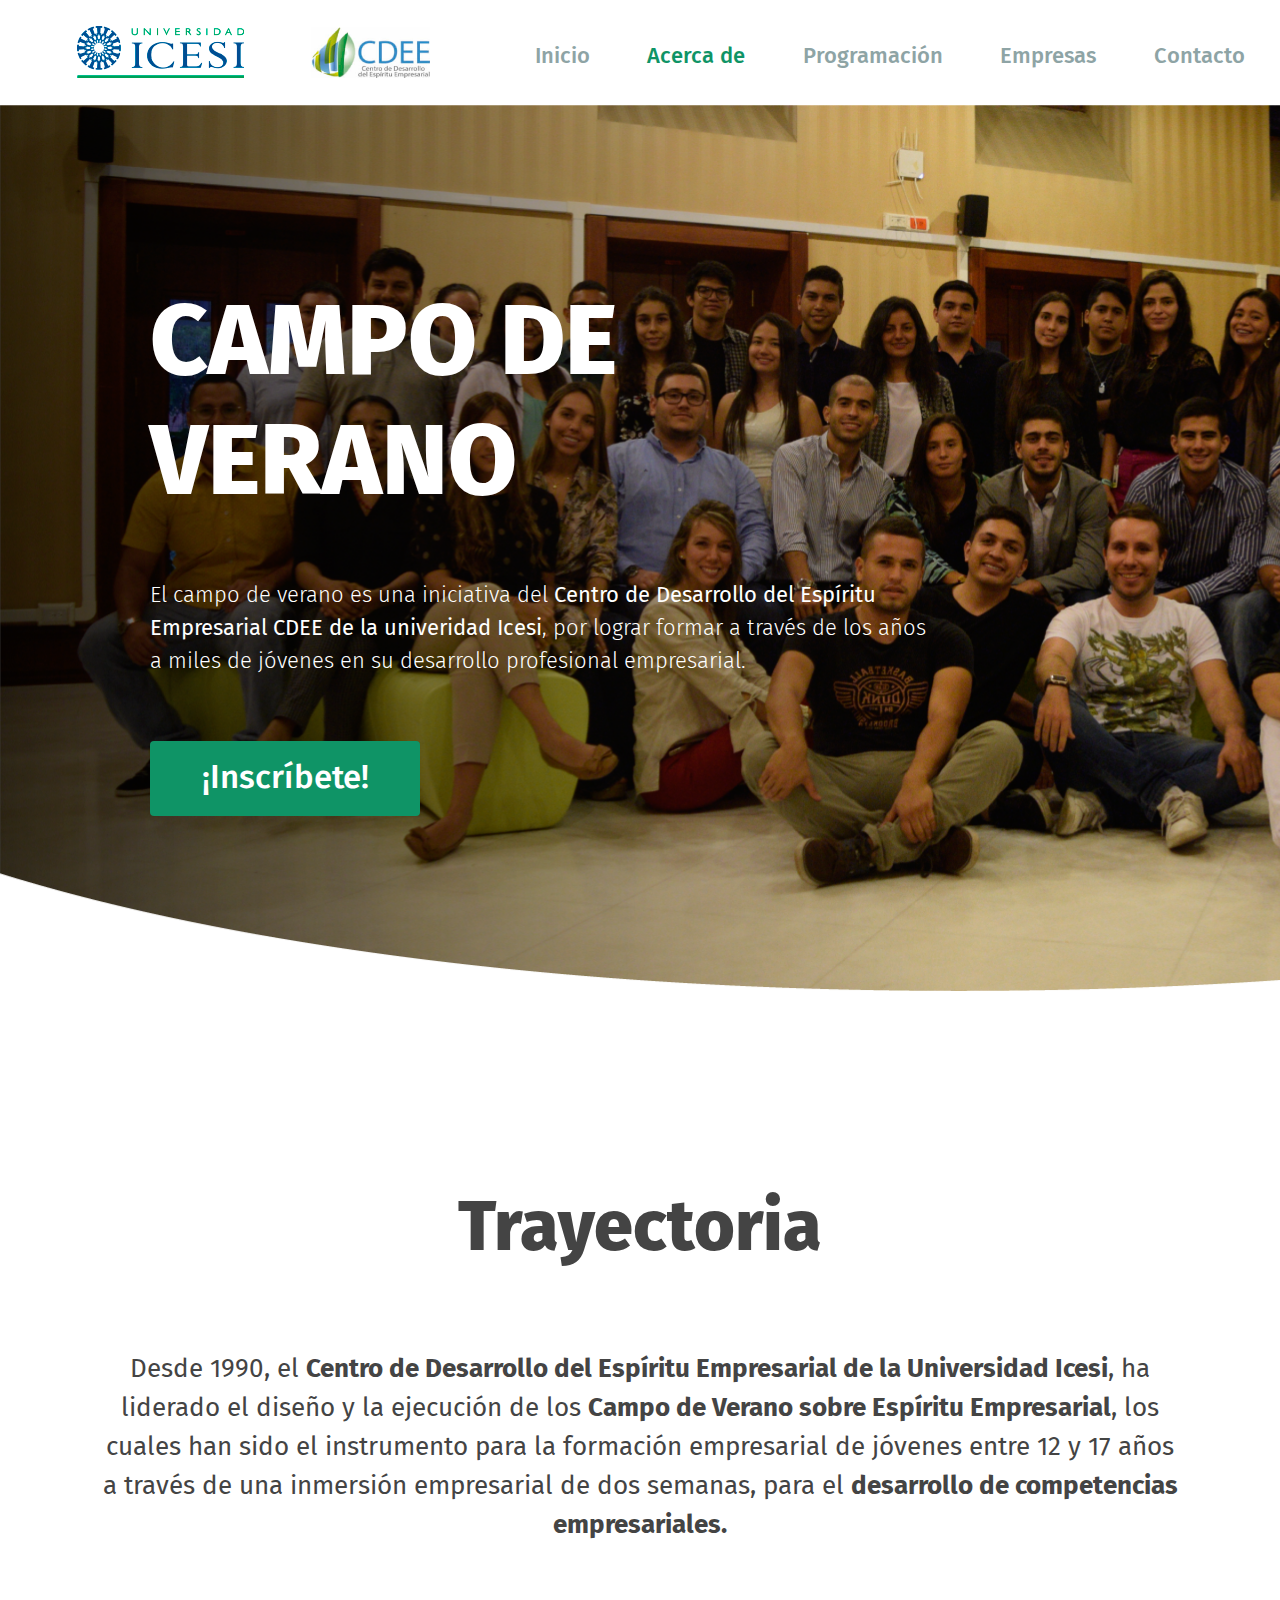
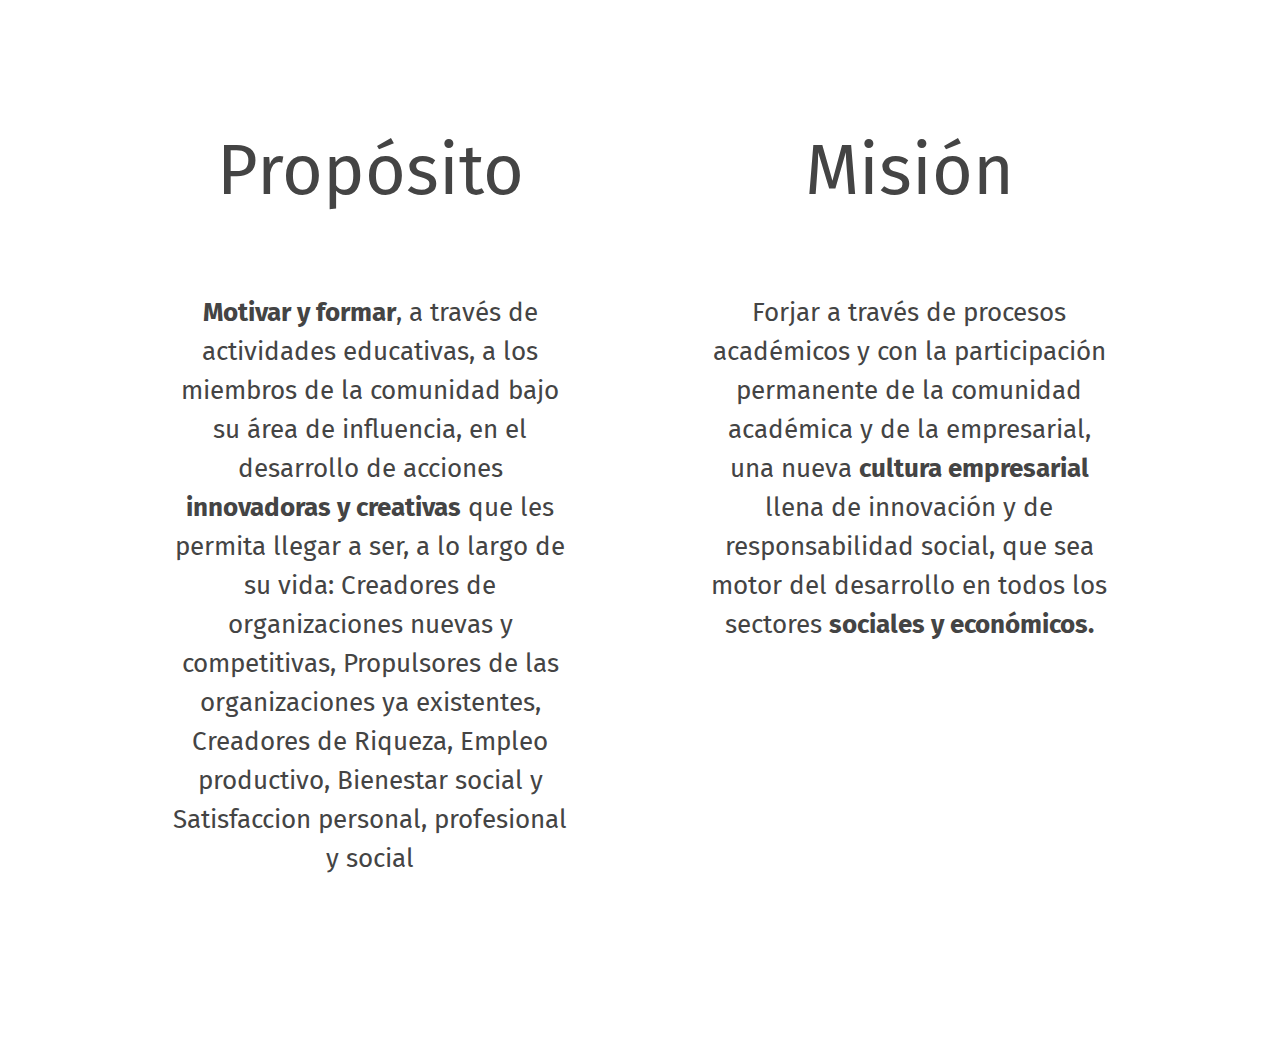
==== acercaDe.html @ 9794a99b "apenas me dieron permiso de ponerlo en mi portafolio" ====
<!DOCTYPE html>
<html dir="ltr" lang="en-US">
<head>

	<meta http-equiv="content-type" content="text/html; charset=utf-8" />
	<meta name="author" content="SemiColonWeb" />

	<!-- Stylesheets
	============================================= -->
	<link href="https://fonts.googleapis.com/css?family=Fira+Sans:300,400,500,700,800&display=swap" rel="stylesheet">
	<link rel="stylesheet" href="css/bootstrap.css" type="text/css" />
	
	<link rel="stylesheet" href="CDEE.css" type="text/css" />

	<meta name='viewport' content='initial-scale=1, viewport-fit=cover'>
	<title>Campo de Verano CDEE</title>

</head>

<header>
    <div class="logos">
        <a href=""><img src="demos/nonprofit/images/IcesiLogo.png" alt="Icesi"></a>
        <a href=""><img src="demos/nonprofit/images/CDEELogo.png" alt="CDEE"></a>
    </div>

    <nav>
        <a href="index.html"><div id="item">Inicio</div></a>
        <a href="acercaDe.html"><div id="item">Acerca de</div></a>
        <a href="programacion.html"><div id="item">Programación</div></a>
        <a href="empresas.html"><div id="item">Empresas</div></a>
        <a href="contacto.html"><div id="item">Contacto</div></a>
    </nav>

    <a href="contacto.html"><div class="btn">¡Inscríbete!</div></a>
</header>

<body class="acercaDe">
    
    <section class="banner">
        <h2>CAMPO DE VERANO</h2>
        <p>El campo de verano es una iniciativa del <strong>Centro de Desarrollo del Espíritu Empresarial CDEE de la univeridad Icesi</strong>, por lograr formar a través de los años a miles de jóvenes en su desarrollo profesional empresarial.</p>
        <a href="contacto.html"><div class="btn">¡Inscríbete!</div></a>
    </section>

    <section class="trayectoria">
        <h2>Trayectoria</h2>
        <p>Desde 1990, el <strong>Centro de Desarrollo del Espíritu Empresarial de la Universidad Icesi</strong>, ha liderado el diseño y la ejecución de los <strong>Campo de Verano sobre Espíritu Empresarial</strong>, los cuales han sido el instrumento para la formación empresarial de jóvenes entre 12 y 17 años a través de una inmersión empresarial de dos semanas, para el <strong>desarrollo de
            competencias empresariales.</strong></p>

        <div class="two-colums">
            <div class="first">
                <h2>Propósito</h2>
                <p><strong>Motivar y formar</strong>, a través de actividades educativas, a los miembros de la comunidad bajo su área de influencia, en el desarrollo de acciones <strong>innovadoras y creativas</strong> que les permita llegar a ser, a lo largo de su vida: Creadores de organizaciones nuevas y competitivas, Propulsores de las organizaciones ya existentes, Creadores de Riqueza, Empleo productivo, Bienestar social y Satisfaccion personal, profesional y social</p>
            </div>
            <div class="second">
                <h2>Misión</h2>
                <p>Forjar a través de procesos académicos y con la participación permanente de la comunidad académica y de la empresarial, una nueva <strong>cultura empresarial</strong> llena de innovación y de responsabilidad social, que sea motor del desarrollo en todos los sectores <strong>sociales y económicos.</strong></p>
            </div>
        </div>
    </section>
    

	<script src="js/CDEEacercaDe.js"></script>

</body>
</html>
---- CDEE.css ----
* {
  font-family: 'Fira Sans', sans-serif;
}

header {
  height: 102px;
  width: 100%;
  min-width: 1500px;
  padding: 26px 55px;
  display: -webkit-box;
  display: -ms-flexbox;
  display: flex;
  -webkit-box-orient: horizontal;
  -webkit-box-direction: normal;
      -ms-flex-direction: row;
          flex-direction: row;
  -ms-flex-pack: distribute;
      justify-content: space-around;
  text-align: center;
  background-color: white;
  position: fixed;
  top: 0;
  z-index: 1;
}

header .logos a {
  padding-right: 62px;
}

header nav {
  width: 710px;
  display: -webkit-box;
  display: -ms-flexbox;
  display: flex;
  -webkit-box-orient: horizontal;
  -webkit-box-direction: normal;
      -ms-flex-direction: row;
          flex-direction: row;
  -webkit-box-pack: justify;
      -ms-flex-pack: justify;
          justify-content: space-between;
  text-align: center;
  padding: 13px 0;
}

header nav a {
  height: 22px;
}

header nav a div {
  font-size: 22px;
  font-weight: 500;
  color: #8ea4a5;
}

header nav a div:hover {
  color: #0f9466;
}

header a .btn {
  background-color: #0f9466;
  color: white;
  font-size: 22px;
}

header a .btn:hover {
  color: white;
}

.slider-caption {
  margin-left: 150px;
  min-width: 1500px;
}

.slider-caption .nott {
  font-family: 'Fira Sans', sans-serif;
  font-weight: 800;
  margin-bottom: 57px;
}

.slider-caption p {
  font-family: 'Fira Sans', sans-serif;
  font-size: 22px;
  font-weight: 300;
  width: 939px;
  margin-bottom: 64px;
}

.slider-caption .esp {
  width: 760px;
}

.slider-caption .button {
  width: 270px;
  height: 75px;
  font-family: 'Fira Sans', sans-serif;
  font-size: 33px;
  font-weight: 500;
  background-color: #0f9466;
}

.slider-caption .btn {
  color: white;
  display: -webkit-box;
  display: -ms-flexbox;
  display: flex;
  -webkit-box-pack: center;
      -ms-flex-pack: center;
          justify-content: center;
  -webkit-box-align: center;
      -ms-flex-align: center;
          align-items: center;
}

.slider-caption .btn:hover {
  background-color: #0f9466;
}

.banner {
  margin-top: 105px;
  height: 886px;
  width: 100%;
  background-image: url("demos/nonprofit/images/Programacion/Banner.png");
  padding: 0 150px;
  display: -webkit-box;
  display: -ms-flexbox;
  display: flex;
  -webkit-box-orient: vertical;
  -webkit-box-direction: normal;
      -ms-flex-direction: column;
          flex-direction: column;
  -webkit-box-pack: center;
      -ms-flex-pack: center;
          justify-content: center;
  -webkit-box-align: start;
      -ms-flex-align: start;
          align-items: flex-start;
  background-size: cover;
}

.banner h2 {
  font-family: 'Fira Sans', sans-serif;
  font-weight: 800;
  margin-bottom: 57px;
  font-size: 100px;
  max-width: 467px;
  color: white;
}

.banner p {
  font-family: 'Fira Sans', sans-serif;
  font-size: 22px;
  font-weight: 300;
  width: 790px;
  margin-bottom: 64px;
  color: white;
}

.banner .btn {
  width: 270px;
  height: 75px;
  font-family: 'Fira Sans', sans-serif;
  font-size: 33px;
  font-weight: 500;
  background-color: #0f9466;
  color: white;
  display: -webkit-box;
  display: -ms-flexbox;
  display: flex;
  -webkit-box-pack: center;
      -ms-flex-pack: center;
          justify-content: center;
  -webkit-box-align: center;
      -ms-flex-align: center;
          align-items: center;
}

.banner .btn:hover {
  background-color: #0f9466;
}

.acercaDe .trayectoria {
  margin-top: 194px;
  display: -webkit-box;
  display: -ms-flexbox;
  display: flex;
  -webkit-box-orient: vertical;
  -webkit-box-direction: normal;
      -ms-flex-direction: column;
          flex-direction: column;
  -webkit-box-pack: center;
      -ms-flex-pack: center;
          justify-content: center;
  -webkit-box-align: center;
      -ms-flex-align: center;
          align-items: center;
  text-align: center;
}

.acercaDe .trayectoria h2 {
  font-size: 70px;
  font-weight: 800;
  color: #444444;
  margin-bottom: 80px;
}

.acercaDe .trayectoria p {
  font-size: 26px;
  font-weight: 400;
  color: #444444;
  width: 85%;
  margin-bottom: 185px;
}

.acercaDe .trayectoria .two-colums {
  display: -webkit-box;
  display: -ms-flexbox;
  display: flex;
  -webkit-box-pack: justify;
      -ms-flex-pack: justify;
          justify-content: space-between;
  -webkit-box-align: start;
      -ms-flex-align: start;
          align-items: flex-start;
  width: 100%;
  padding: 0 150px;
}

.acercaDe .trayectoria .two-colums div {
  display: -webkit-box;
  display: -ms-flexbox;
  display: flex;
  -webkit-box-orient: vertical;
  -webkit-box-direction: normal;
      -ms-flex-direction: column;
          flex-direction: column;
  -webkit-box-pack: center;
      -ms-flex-pack: center;
          justify-content: center;
  -webkit-box-align: center;
      -ms-flex-align: center;
          align-items: center;
  width: 45%;
}

.acercaDe .trayectoria .two-colums div h2 {
  font-size: 70px;
  font-weight: 400;
  margin-bottom: 80px;
}

.acercaDe .trayectoria .two-colums div p {
  width: 90%;
  text-align: center;
}

@media only screen and (max-width: 1199.98px) {
  .acercaDe .trayectoria .two-colums {
    -webkit-box-orient: vertical;
    -webkit-box-direction: normal;
        -ms-flex-direction: column;
            flex-direction: column;
    width: 100%;
  }
  .acercaDe .trayectoria .two-colums .first {
    width: 100%;
  }
  .acercaDe .trayectoria .two-colums .first div {
    width: 90%;
  }
  .acercaDe .trayectoria .two-colums .second {
    width: 100%;
  }
  .acercaDe .trayectoria .two-colums .second div {
    width: 90%;
  }
}

.contacto .banner {
  background-image: url("demos/nonprofit/images/contacto/Fondo.png");
  height: 1000px;
}

.contacto .banner h2 {
  font-size: 50px;
}

.contacto .banner .two-colums {
  display: -webkit-box;
  display: -ms-flexbox;
  display: flex;
  width: 100%;
  min-width: 1500px;
  -webkit-box-pack: justify;
      -ms-flex-pack: justify;
          justify-content: space-between;
  -webkit-box-align: start;
      -ms-flex-align: start;
          align-items: flex-start;
}

.contacto .banner .two-colums .uno form {
  width: 685px;
}

.contacto .banner .two-colums .uno form .in {
  width: 312px;
  color: white;
  font-size: 17px;
  font-weight: 500;
  margin-bottom: 33px;
}

.contacto .banner .two-colums .uno form .in input {
  width: 100%;
  height: 47px;
  margin-top: 10px;
  background-color: rgba(255, 255, 255, 0.35);
  border: none;
  border-radius: 5px;
  padding-left: 20px;
  color: white;
}

.contacto .banner .two-colums .uno form .first {
  display: -webkit-box;
  display: -ms-flexbox;
  display: flex;
  -ms-flex-wrap: wrap;
      flex-wrap: wrap;
  -webkit-box-pack: justify;
      -ms-flex-pack: justify;
          justify-content: space-between;
}

.contacto .banner .two-colums .uno form .second {
  height: 146px;
}

.contacto .banner .two-colums .uno form .second input {
  height: 111px;
  width: 685px;
}

.contacto .banner .two-colums .uno form .btn {
  margin-top: 85px;
  width: 270px;
  height: 56px;
  font-size: 33px;
  font-weight: 500px;
}

.contacto .banner .two-colums .dos {
  width: 360px;
}

.contacto .banner .two-colums .dos h4 {
  font-size: 23px;
  font-weight: 800;
  color: white;
}

.contacto .banner .two-colums .dos p {
  width: 360px;
  margin: 0;
  margin-bottom: 28px;
}

.contacto .banner .two-colums .dos .block {
  margin-bottom: 87px;
}

.contacto .banner .two-colums .dos .esp {
  margin-bottom: 0;
}

.owl-dot {
  background: none;
  border: none;
  -webkit-box-shadow: none;
          box-shadow: none;
}

.programacion .banner h2 {
  min-width: 780px;
}

.programacion .fecha {
  margin-top: 194px;
  display: -webkit-box;
  display: -ms-flexbox;
  display: flex;
  -webkit-box-orient: vertical;
  -webkit-box-direction: normal;
      -ms-flex-direction: column;
          flex-direction: column;
  -webkit-box-pack: center;
      -ms-flex-pack: center;
          justify-content: center;
  -webkit-box-align: center;
      -ms-flex-align: center;
          align-items: center;
  text-align: center;
}

.programacion .fecha h2 {
  font-size: 70px;
  font-weight: 800;
  color: #444444;
  margin-bottom: 64px;
}

.programacion .fecha p {
  font-size: 40px;
  font-weight: 300;
  color: #444444;
  width: 85%;
  margin-bottom: 185px;
}

.programacion .fecha .two-colums {
  display: -webkit-box;
  display: -ms-flexbox;
  display: flex;
  -webkit-box-pack: justify;
      -ms-flex-pack: justify;
          justify-content: space-between;
  -webkit-box-align: start;
      -ms-flex-align: start;
          align-items: flex-start;
  width: 100%;
  padding: 0 150px;
}

.programacion .fecha .two-colums div {
  display: -webkit-box;
  display: -ms-flexbox;
  display: flex;
  -webkit-box-orient: vertical;
  -webkit-box-direction: normal;
      -ms-flex-direction: column;
          flex-direction: column;
  -webkit-box-pack: center;
      -ms-flex-pack: center;
          justify-content: center;
  -webkit-box-align: center;
      -ms-flex-align: center;
          align-items: center;
}

.programacion .fecha .two-colums div h2 {
  font-size: 70px;
  font-weight: 300;
  margin-bottom: 80px;
}

.programacion .fecha .two-colums div p {
  font-size: 26px;
  font-weight: 300;
  width: 600px;
  text-align: center;
  margin-bottom: 200px;
}

@media only screen and (max-width: 1199.98px) {
  .programacion .fecha .two-colums {
    -webkit-box-orient: vertical;
    -webkit-box-direction: normal;
        -ms-flex-direction: column;
            flex-direction: column;
    width: 100%;
  }
  .programacion .fecha .two-colums .first {
    width: 100%;
  }
  .programacion .fecha .two-colums .first div {
    width: 90%;
  }
  .programacion .fecha .two-colums .second {
    width: 100%;
  }
  .programacion .fecha .two-colums .second div {
    width: 90%;
  }
}

.programacion .maestros {
  width: 100%;
}

.programacion .maestros h2 {
  font-size: 70px;
  font-weight: 800;
  width: 100%;
  text-align: center;
}

.programacion .ContMaestro small {
  padding-bottom: 50px;
}

.programacion .ContMaestro .descrip {
  height: 70%;
  overflow-y: hidden;
}

.programacion .ContMaestro .descrip:hover {
  overflow-y: auto;
}

.programacion .ContMaestro .descrip::-webkit-scrollbar {
  width: 5px;
}

.programacion .ContMaestro .descrip::-webkit-scrollbar-track {
  background: #888;
}

.programacion .ContMaestro .descrip::-webkit-scrollbar-thumb {
  background: #888;
}

.programacion .ContMaestro .descrip::-webkit-scrollbar-thumb:hover {
  background: #f2f2f2;
}

.empresas .banner {
  background-image: url("demos/nonprofit/images/slider/Banner2.png");
}

.empresas .banner h2 {
  font-size: 100px;
  line-height: 100%;
  font-weight: 400;
  width: 70%;
  min-width: 1000px;
}

.empresas .owl-carousel {
  margin-top: 130px;
  margin-bottom: 62px;
}

.empresas .oc-item {
  margin-right: 40px;
}

.empresas .verTodos {
  width: 100%;
  text-align: center;
  font-size: 24px;
  font-weight: 400;
  color: #0f9466;
  margin-bottom: 62px;
}

.empresas .desEmpresas {
  width: 100%;
  padding: 150px;
  display: -webkit-box;
  display: -ms-flexbox;
  display: flex;
  -webkit-box-orient: vertical;
  -webkit-box-direction: normal;
      -ms-flex-direction: column;
          flex-direction: column;
  -webkit-box-pack: center;
      -ms-flex-pack: center;
          justify-content: center;
  -webkit-box-align: center;
      -ms-flex-align: center;
          align-items: center;
  margin-top: -300px;
}

.empresas .desEmppp {
  width: 100%;
  padding: 150px;
  display: -webkit-box;
  display: -ms-flexbox;
  display: flex;
  -webkit-box-orient: vertical;
  -webkit-box-direction: normal;
      -ms-flex-direction: column;
          flex-direction: column;
  -webkit-box-pack: center;
      -ms-flex-pack: center;
          justify-content: center;
  -webkit-box-align: center;
      -ms-flex-align: center;
          align-items: center;
}

.empresas .desEmp {
  width: 110%;
  display: -webkit-box;
  display: -ms-flexbox;
  display: flex;
  -webkit-box-orient: horizontal;
  -webkit-box-direction: normal;
      -ms-flex-direction: row;
          flex-direction: row;
  -webkit-box-pack: center;
      -ms-flex-pack: center;
          justify-content: center;
  -webkit-box-align: center;
      -ms-flex-align: center;
          align-items: center;
  padding: 0 86px 40px;
  -webkit-box-shadow: 0 4px 8px 0 rgba(0, 0, 0, 0.2);
          box-shadow: 0 4px 8px 0 rgba(0, 0, 0, 0.2);
  -webkit-transition: 0.3s;
  transition: 0.3s;
  border-radius: 20px;
}

.empresas .desEmp:hover {
  -webkit-box-shadow: 0 8px 16px 0 rgba(0, 0, 0, 0.2);
          box-shadow: 0 8px 16px 0 rgba(0, 0, 0, 0.2);
}

.empresas .desEmp img {
  margin: 4%;
}

.empresas .desEmp div {
  height: 464px;
  margin-left: 4%;
  width: 60%;
  overflow-x: hidden;
}

.empresas .desEmp div h2 {
  font-size: 70px;
  font-weight: 800;
  min-width: 600px;
}

@media only screen and (max-width: 1502px) {
  .empresas .desEmp div h2 {
    font-size: 40px;
  }
}

.empresas .desEmp div p {
  font-size: 26px;
  font-weight: 300;
  width: 100%;
  margin: 0;
  max-height: 12em;
  overflow-y: hidden;
}

.empresas .desEmp div p:hover {
  overflow-y: auto;
}

.empresas .desEmp div p::-webkit-scrollbar {
  width: 5px;
}

.empresas .desEmp div p::-webkit-scrollbar-track {
  background: #888;
}

.empresas .desEmp div p::-webkit-scrollbar-thumb {
  background: #888;
}

.empresas .desEmp div p::-webkit-scrollbar-thumb:hover {
  background: #f2f2f2;
}

@media only screen and (max-width: 1199.98px) {
  .trayectoria {
    width: 100%;
  }
  .trayectoria .two-colums {
    -webkit-box-orient: vertical;
    -webkit-box-direction: normal;
        -ms-flex-direction: column;
            flex-direction: column;
    width: 100%;
  }
  .trayectoria .two-colums .first {
    width: 100%;
  }
  .trayectoria .two-colums .first div {
    width: 90%;
  }
  .trayectoria .two-colums .second {
    width: 100%;
  }
  .trayectoria .two-colums .second div {
    width: 90%;
  }
  .empresas .oc-item {
    padding: 0 20%;
  }
}

@media only screen and (max-width: 750px) {
  .empresas .oc-item {
    padding: 0 20%;
  }
}
/*# sourceMappingURL=CDEE.css.map */
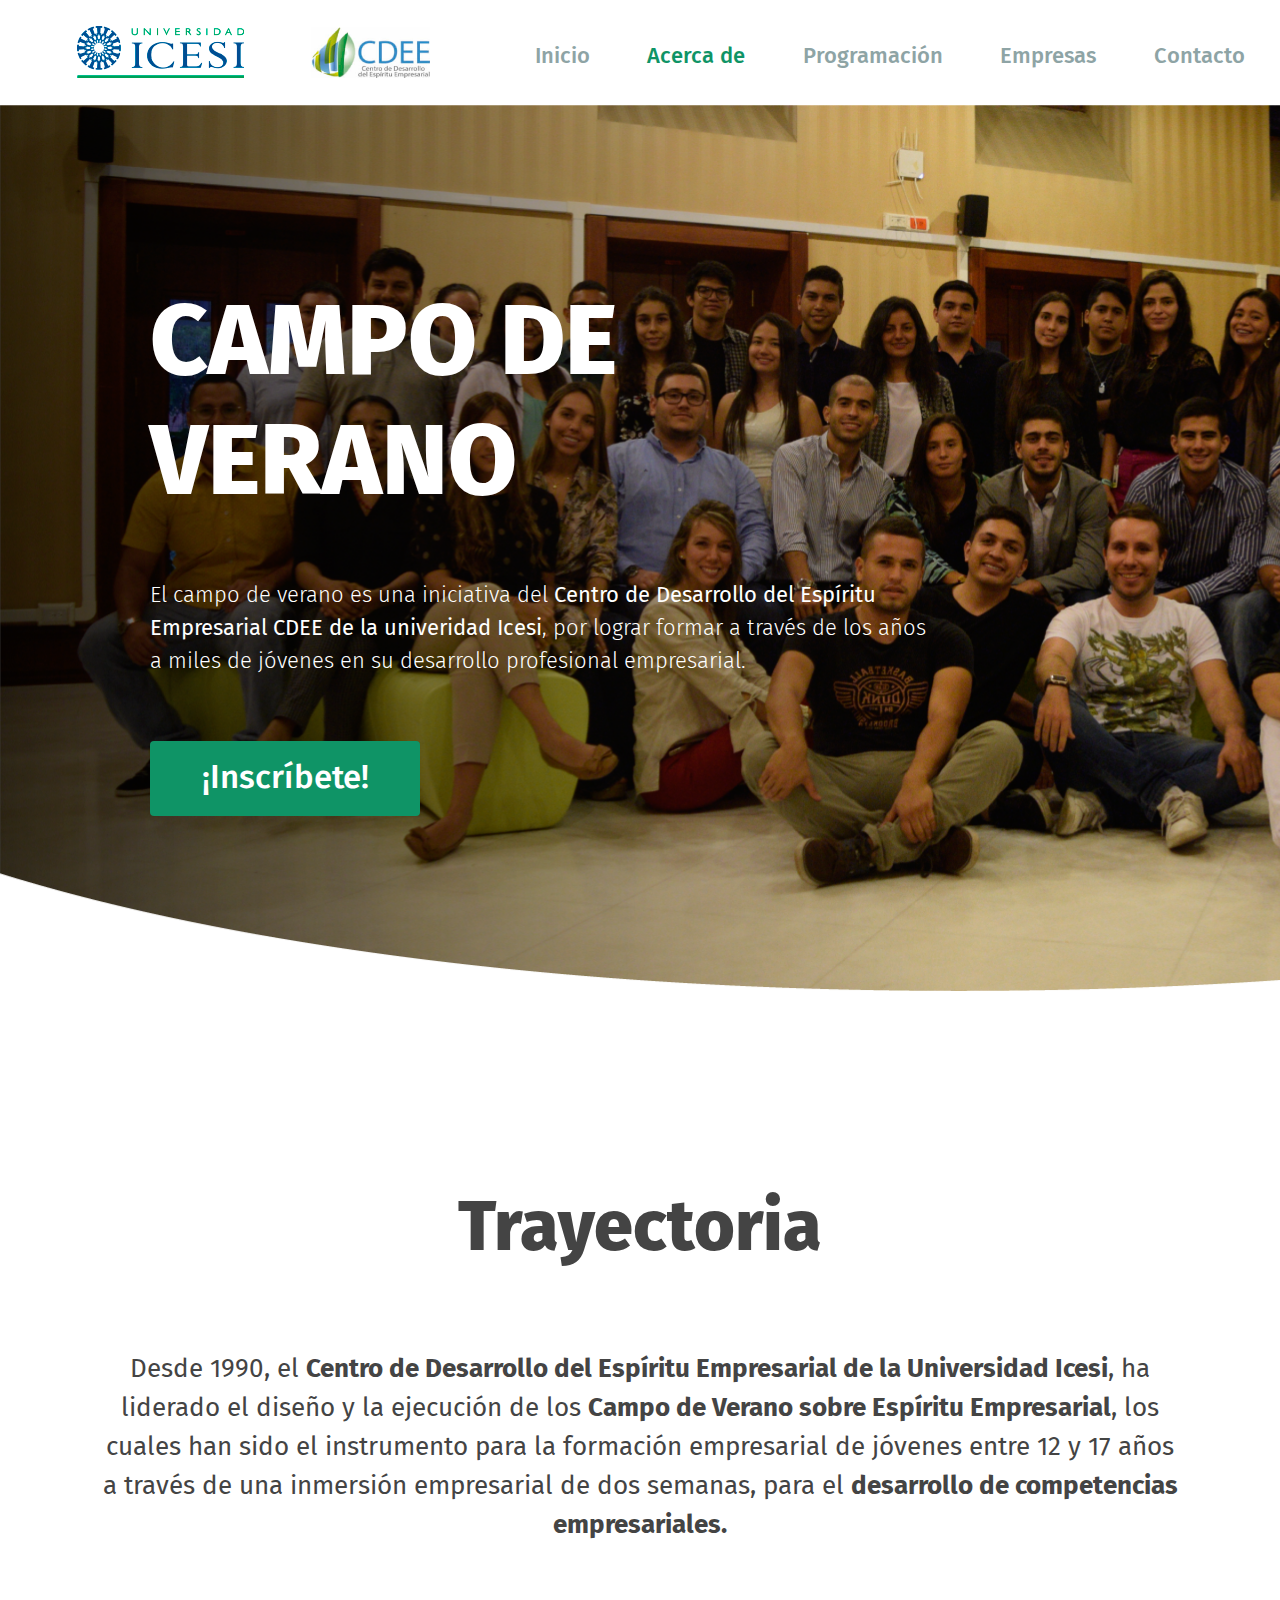
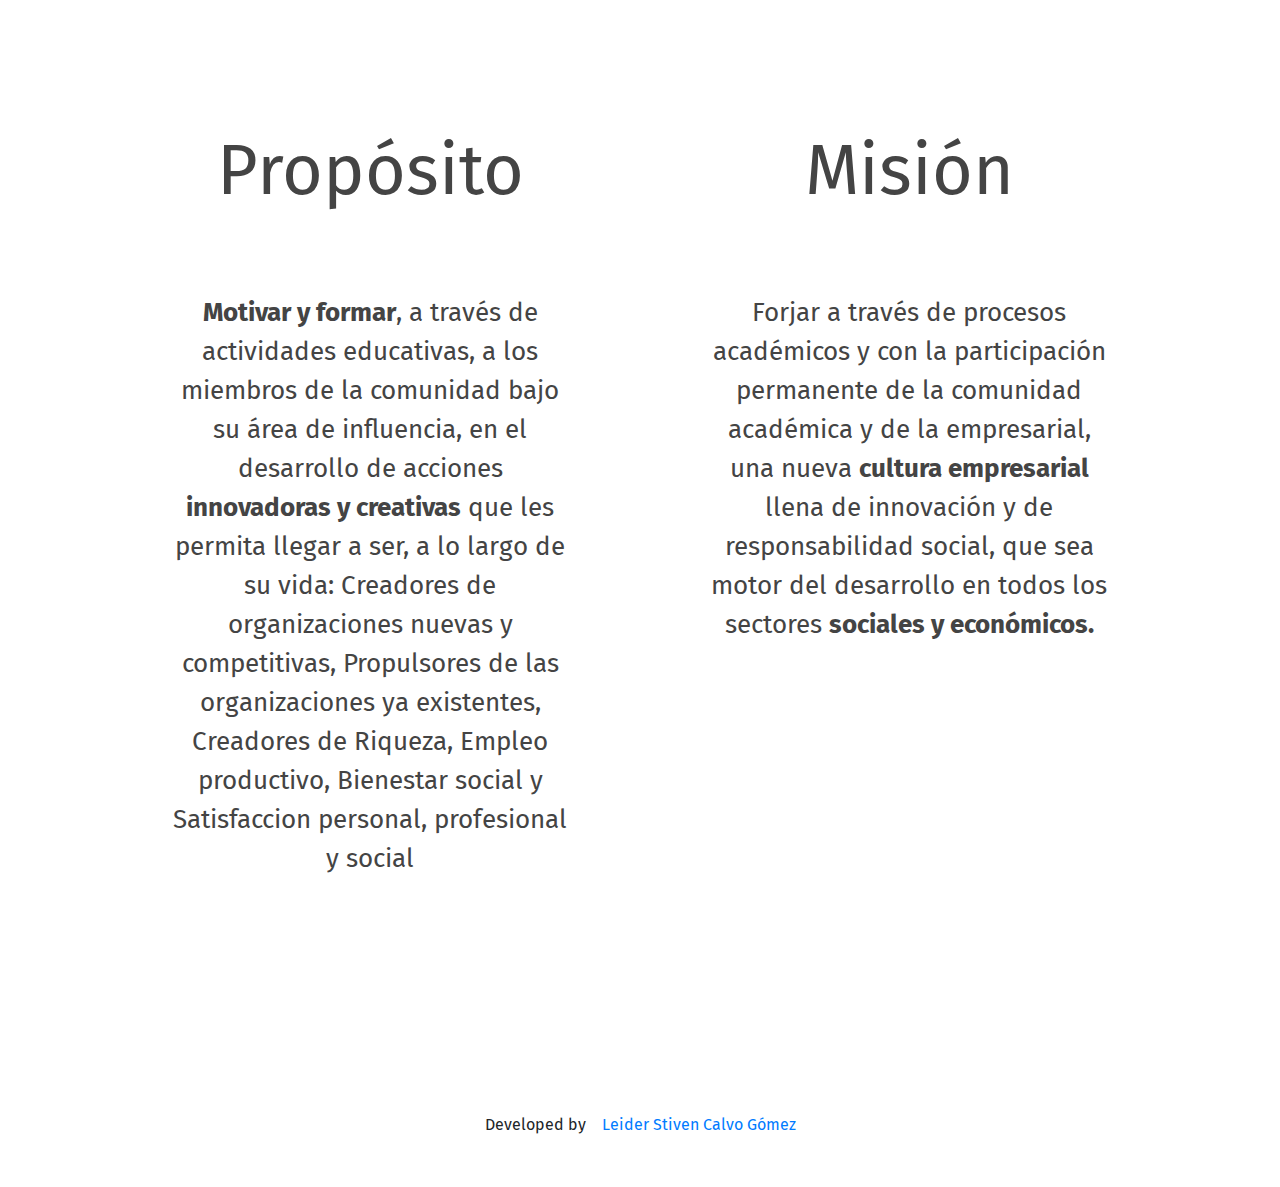
==== commit 19c36e77: "link to my github" ====
--- a/acercaDe.html
+++ b/acercaDe.html
@@ -63,4 +63,5 @@
 	<script src="js/CDEEacercaDe.js"></script>
 
 </body>
+<footer>Developed by <a href="https://github.com/LeiderCalvo" target="_blank">Leider Stiven Calvo Gómez</a></footer>
 </html>--- a/CDEE.css
+++ b/CDEE.css
@@ -671,6 +671,27 @@
   background: #f2f2f2;
 }
 
+footer {
+  width: 100%;
+  padding: 50px;
+  display: -webkit-box;
+  display: -ms-flexbox;
+  display: flex;
+  -webkit-box-pack: center;
+      -ms-flex-pack: center;
+          justify-content: center;
+  text-align: center;
+  -webkit-box-align: center;
+      -ms-flex-align: center;
+          align-items: center;
+  z-index: 2;
+  background-color: white;
+}
+
+footer a {
+  margin-left: 1em;
+}
+
 @media only screen and (max-width: 1199.98px) {
   .trayectoria {
     width: 100%;
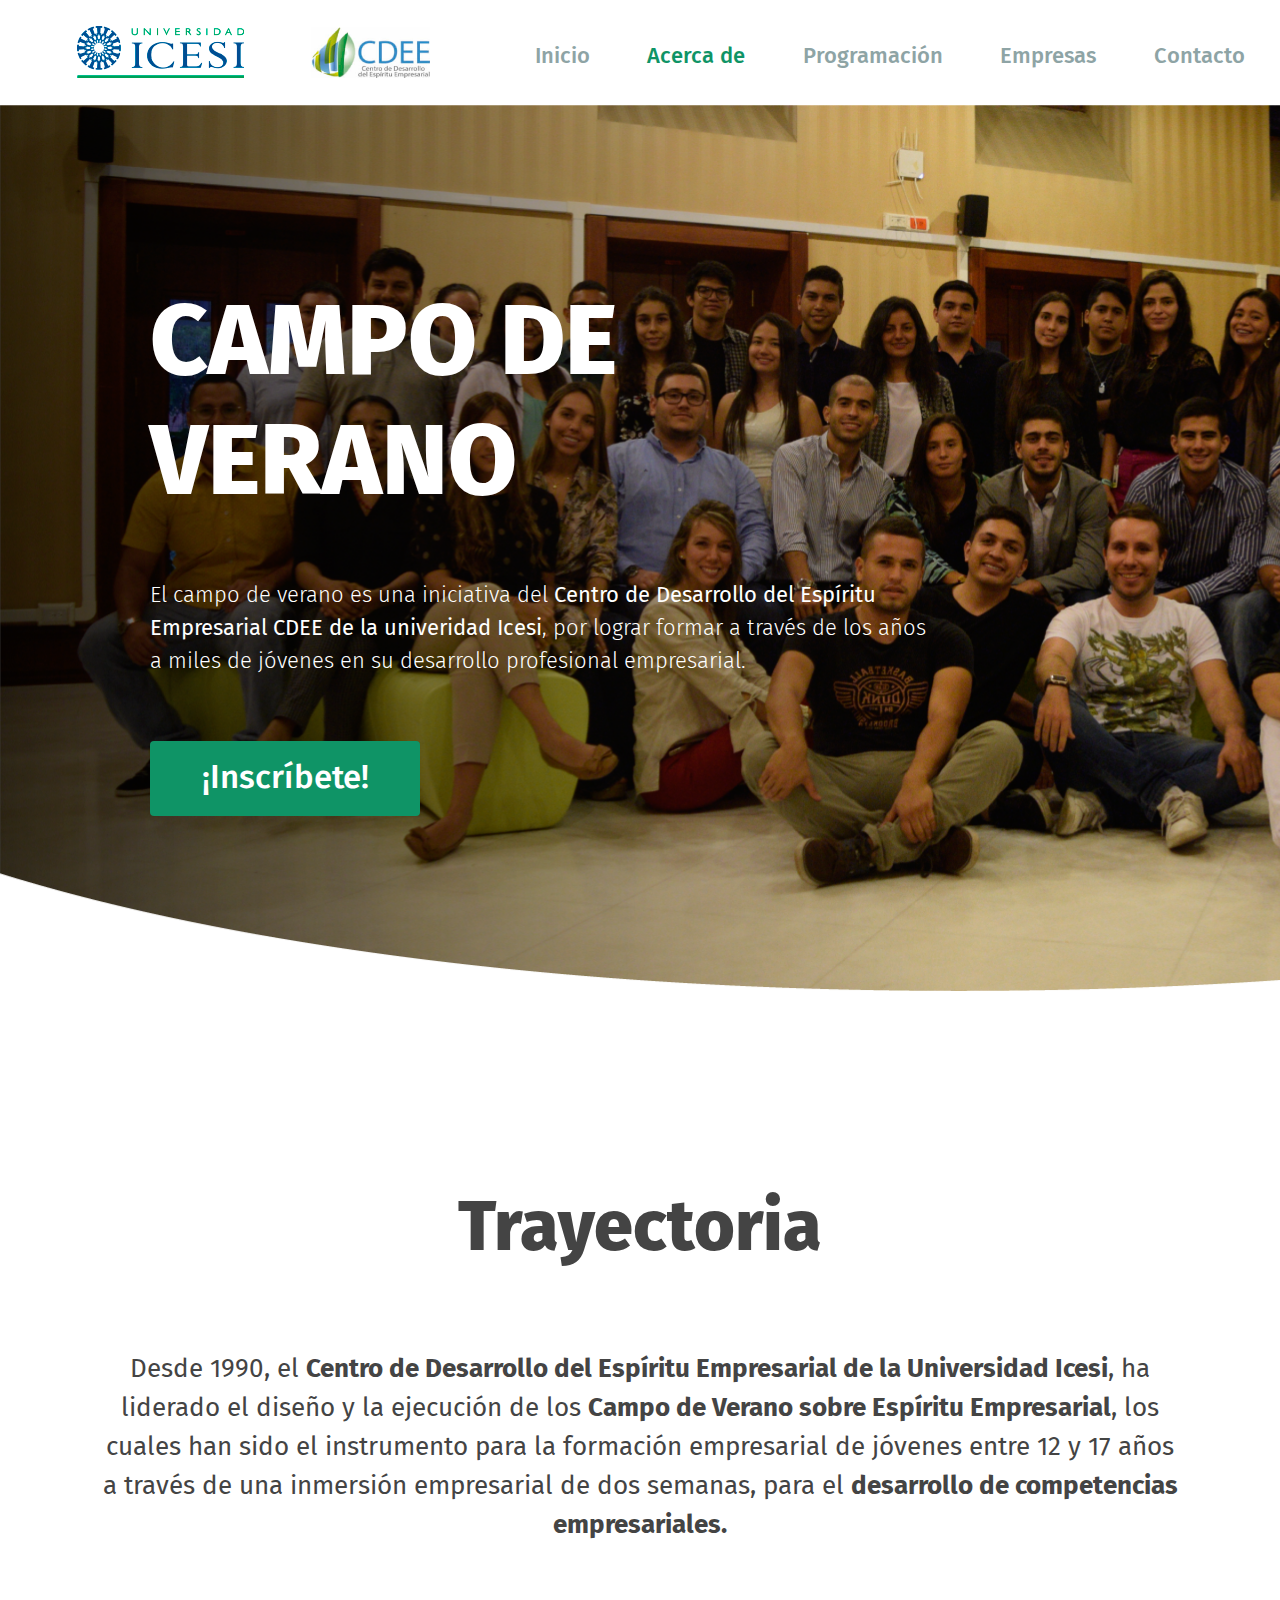
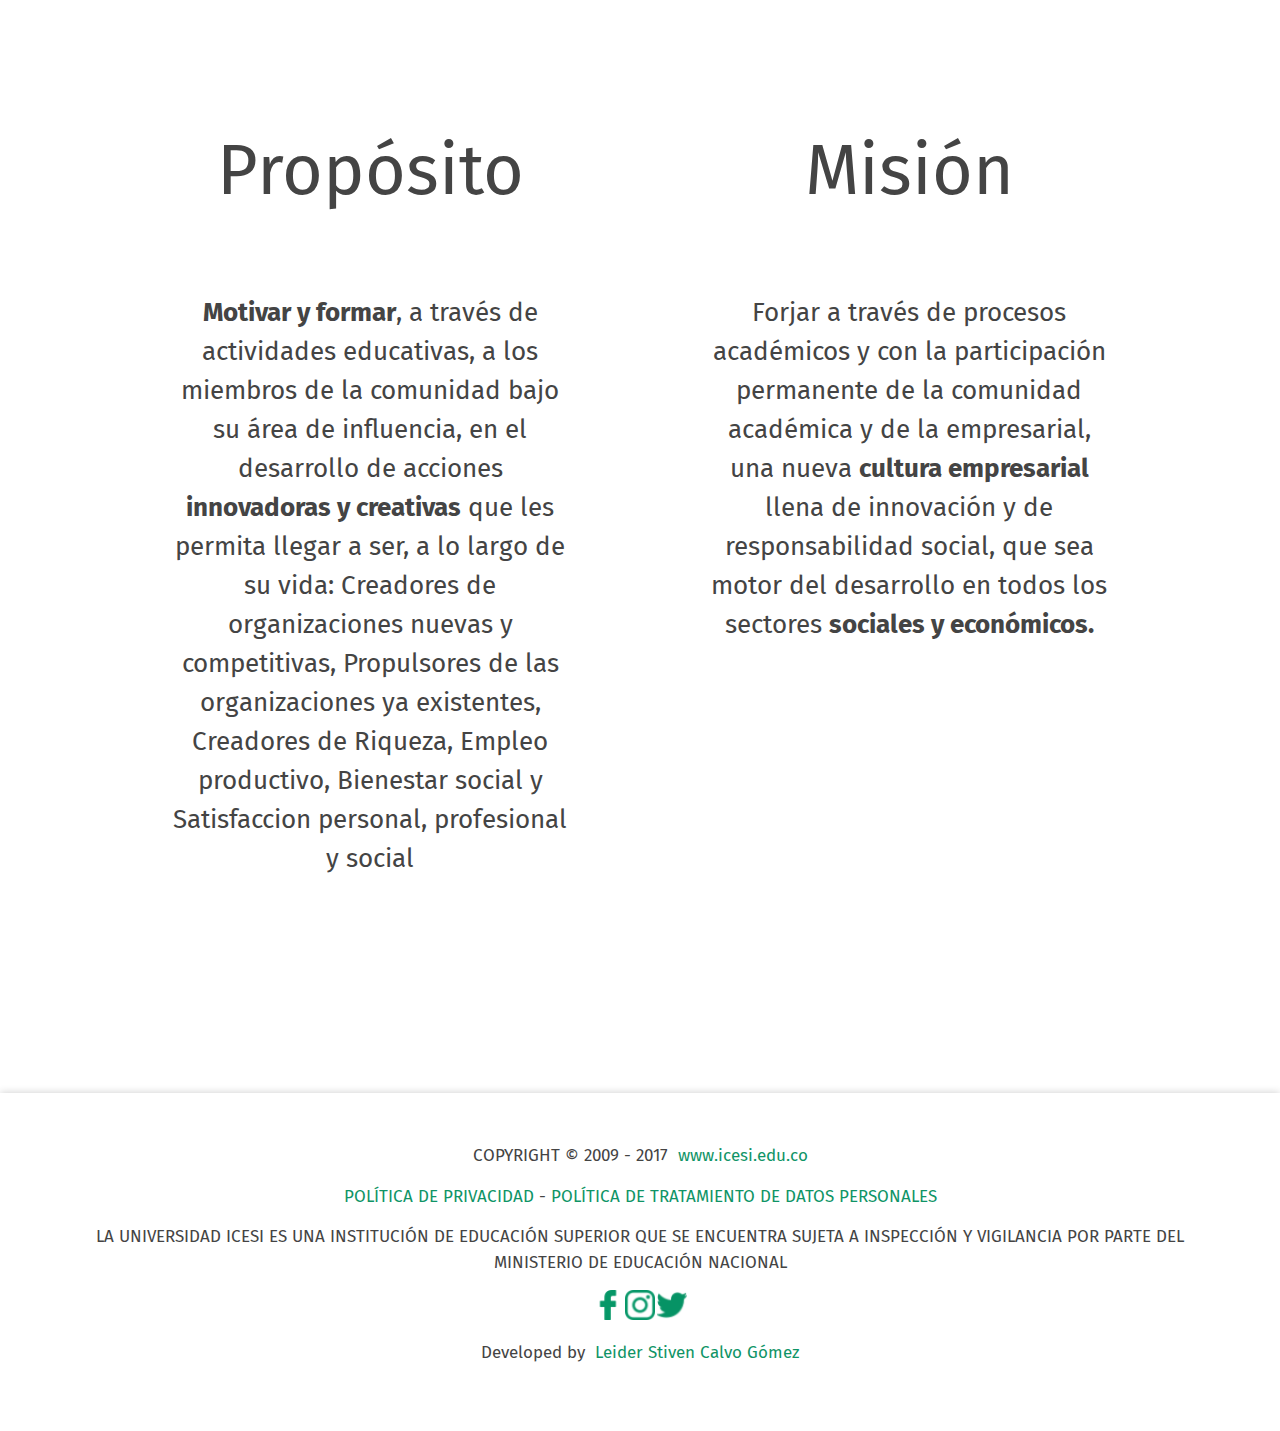
==== commit b5eacf85: "añadi el footer" ====
--- a/acercaDe.html
+++ b/acercaDe.html
@@ -63,5 +63,22 @@
 	<script src="js/CDEEacercaDe.js"></script>
 
 </body>
-<footer>Developed by <a href="https://github.com/LeiderCalvo" target="_blank">Leider Stiven Calvo Gómez</a></footer>
+<footer style="bottom: 0; position: relative;">
+        <div class="izq">
+            <span class="spe">COPYRIGHT © 2009 - 2017 <a href="http://www.icesi.edu.co/" target="_blank">www.icesi.edu.co</a></span>
+            
+            <span><a href="http://www.icesi.edu.co/aviso-de-privacidad" target="_blank">POLÍTICA DE PRIVACIDAD</a> - <a href="http://www.icesi.edu.co/politica-de-tratamiento-de-datos-personales" target="_blank">POLÍTICA DE TRATAMIENTO DE DATOS PERSONALES</a></span>
+        
+            <span>LA UNIVERSIDAD ICESI ES UNA INSTITUCIÓN DE EDUCACIÓN SUPERIOR QUE SE ENCUENTRA SUJETA A INSPECCIÓN Y VIGILANCIA POR PARTE DEL MINISTERIO DE EDUCACIÓN NACIONAL</span>
+    
+            <div class="links">
+                    <a target="_blank" href="https://es-la.facebook.com/universidadicesi/" class="redSocial facebook"></a>
+                    <a target="_blank" href="https://www.instagram.com/universidad_icesi/?hl=es-la" class="redSocial instagram"></a>
+                    <a target="_blank" href="https://twitter.com/icesi" class="redSocial twitter"></a>
+                </div>
+        
+            <span class="spe">Developed by <a href="https://github.com/LeiderCalvo" target="_blank">Leider Stiven Calvo Gómez</a></span>
+        </div>
+        
+    </footer>
 </html>--- a/CDEE.css
+++ b/CDEE.css
@@ -278,7 +278,8 @@
 
 .contacto .banner {
   background-image: url("demos/nonprofit/images/contacto/Fondo.png");
-  height: 1000px;
+  background-position: center;
+  height: 1100px;
 }
 
 .contacto .banner h2 {
@@ -333,6 +334,18 @@
           justify-content: space-between;
 }
 
+.contacto .banner .two-colums .uno form .pol {
+  height: 20px;
+  width: 20px;
+}
+
+.contacto .banner .two-colums .uno form .politica {
+  color: white;
+  text-decoration: none;
+  margin-bottom: 20px;
+  margin-left: 20px;
+}
+
 .contacto .banner .two-colums .uno form .second {
   height: 146px;
 }
@@ -575,7 +588,7 @@
 
 .empresas .desEmppp {
   width: 100%;
-  padding: 150px;
+  padding: 100px 150px;
   display: -webkit-box;
   display: -ms-flexbox;
   display: flex;
@@ -671,25 +684,105 @@
   background: #f2f2f2;
 }
 
+/*
+#wrapper{z-index: -1}
+#slider{z-index: -1}
+.slider-parallax-inner{z-index: -1}*/
 footer {
   width: 100%;
   padding: 50px;
   display: -webkit-box;
   display: -ms-flexbox;
   display: flex;
-  -webkit-box-pack: center;
-      -ms-flex-pack: center;
-          justify-content: center;
+  -webkit-box-orient: vertical;
+  -webkit-box-direction: normal;
+      -ms-flex-direction: column;
+          flex-direction: column;
+  -webkit-box-pack: justify;
+      -ms-flex-pack: justify;
+          justify-content: space-between;
   text-align: center;
   -webkit-box-align: center;
       -ms-flex-align: center;
           align-items: center;
-  z-index: 2;
+  z-index: 1;
   background-color: white;
-}
-
-footer a {
+  margin: 30px 0 0;
+  -webkit-box-shadow: 0 0px 8px 0 rgba(0, 0, 0, 0.2);
+          box-shadow: 0 0px 8px 0 rgba(0, 0, 0, 0.2);
+}
+
+footer .izq {
+  display: -webkit-box;
+  display: -ms-flexbox;
+  display: flex;
+  -webkit-box-orient: vertical;
+  -webkit-box-direction: normal;
+      -ms-flex-direction: column;
+          flex-direction: column;
+  width: 100%;
+  -webkit-box-pack: center;
+      -ms-flex-pack: center;
+          justify-content: center;
+  -webkit-box-align: center;
+      -ms-flex-align: center;
+          align-items: center;
+}
+
+footer .izq a {
+  display: inline;
   margin-left: 1em;
+  margin: 0;
+  color: #0f9466;
+}
+
+footer .izq span {
+  margin: 0;
+  margin-bottom: 15px;
+  font-size: 17px;
+  color: #444444;
+}
+
+footer .izq .spe a {
+  margin-left: 5px;
+}
+
+footer .links {
+  display: -webkit-box;
+  display: -ms-flexbox;
+  display: flex;
+  -webkit-box-orient: horizontal;
+  -webkit-box-direction: normal;
+      -ms-flex-direction: row;
+          flex-direction: row;
+  width: 8%;
+  display: flex;
+  -webkit-box-pack: justify;
+      -ms-flex-pack: justify;
+          justify-content: space-between;
+  -webkit-box-align: center;
+      -ms-flex-align: center;
+          align-items: center;
+  margin-bottom: 20px;
+}
+
+.redSocial {
+  background-position: center;
+  background-size: contain;
+  width: 30px;
+  height: 30px;
+}
+
+.facebook {
+  background-image: url("demos/nonprofit/images/facebook-logo.png");
+}
+
+.instagram {
+  background-image: url("demos/nonprofit/images/instagram-logo.png");
+}
+
+.twitter {
+  background-image: url("demos/nonprofit/images/twitter.png");
 }
 
 @media only screen and (max-width: 1199.98px) {
